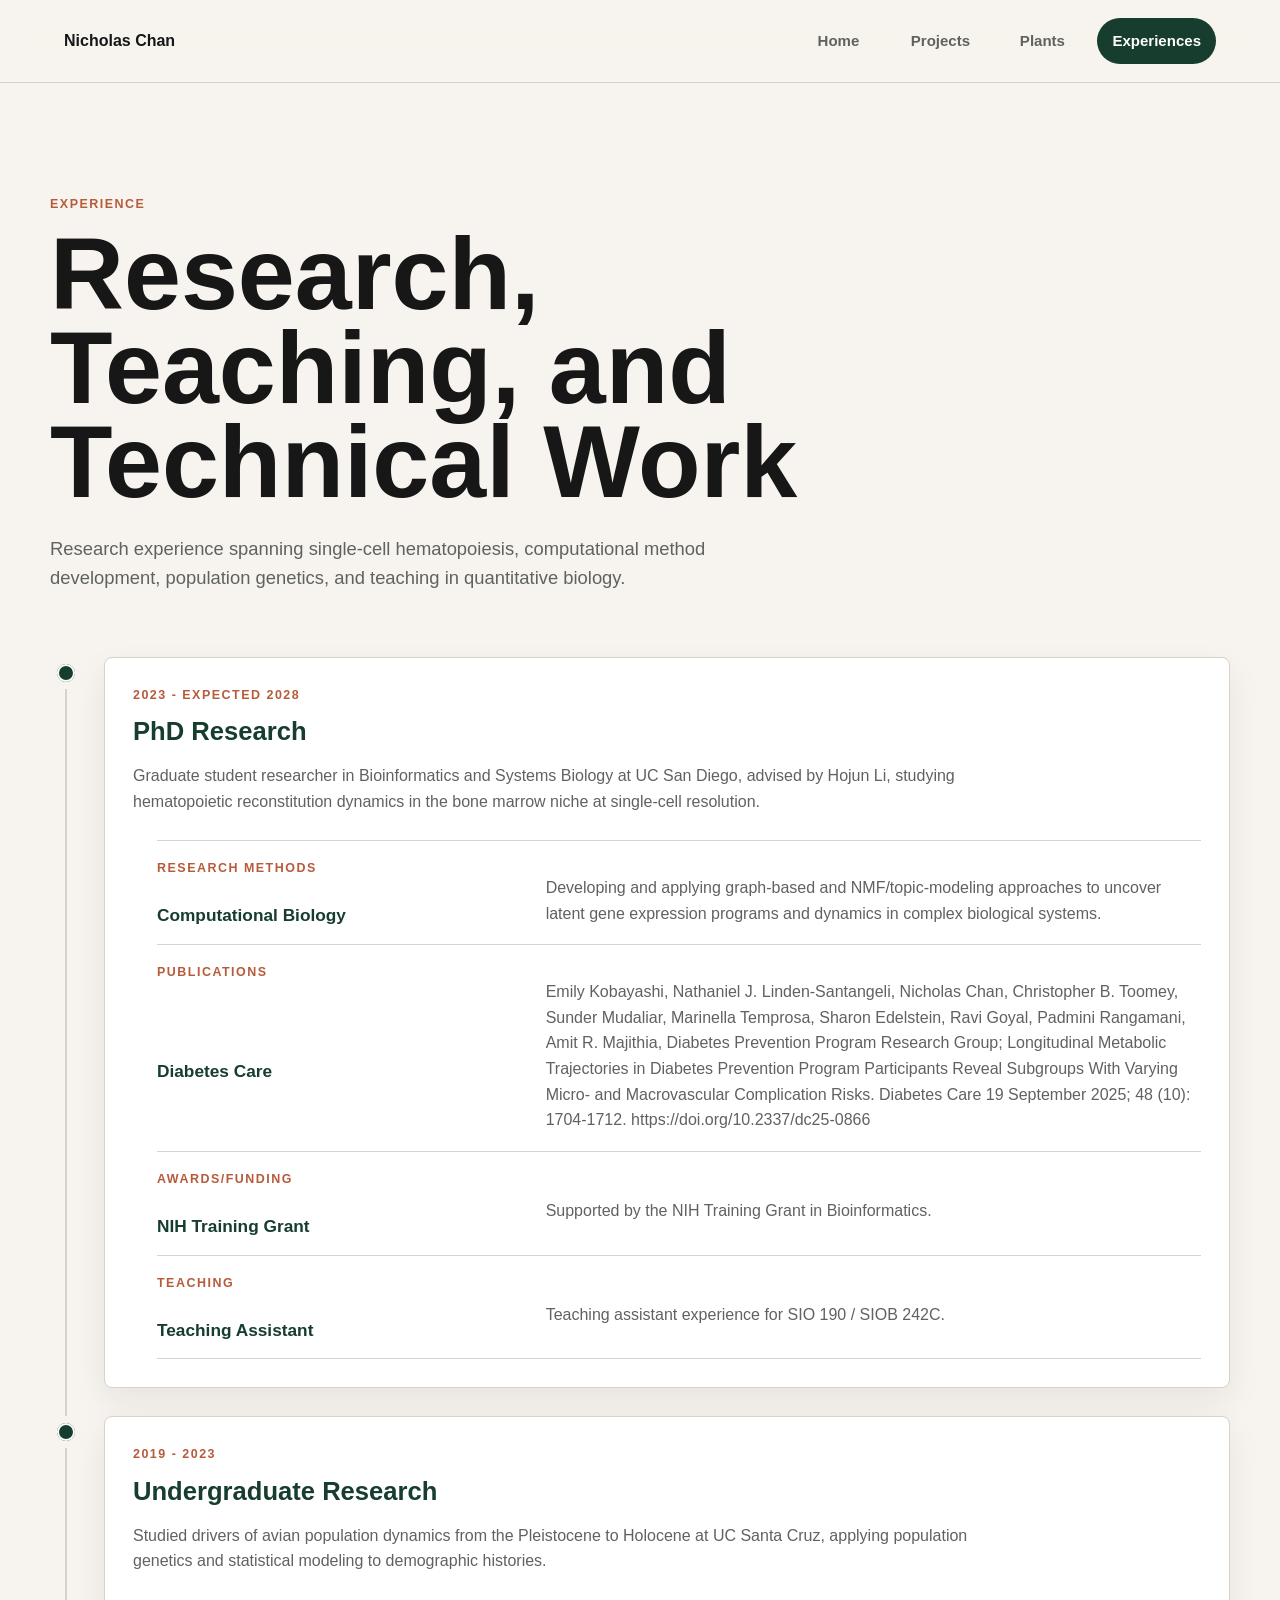
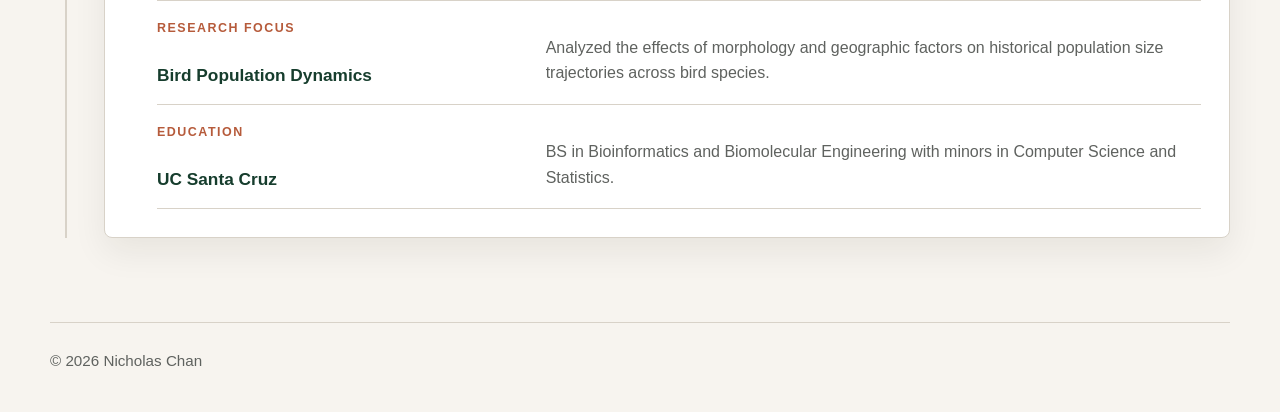
==== experiences.html @ bb1080e3 "Build out personal website" ====
<!DOCTYPE html>
<html lang="en">

<head>
    <meta charset="UTF-8">
    <meta name="viewport" content="width=device-width, initial-scale=1.0">
    <title>Experiences | Nicholas Chan</title>
    <link rel="stylesheet" href="styles.css">
</head>

<body>
    <header class="site-header">
        <a class="brand" href="index.html">Nicholas Chan</a>
        <nav class="tabs" aria-label="Primary navigation">
            <a class="tab" href="index.html">Home</a>
            <a class="tab" href="projects.html">Projects</a>
            <a class="tab" href="plants.html">Plants</a>
            <a class="tab active" href="experiences.html">Experiences</a>
        </nav>
    </header>

    <main>
        <section class="page-intro">
            <p class="eyebrow">Experience</p>
            <h1>Research, Teaching, and Technical Work</h1>
            <p>Research experience spanning single-cell hematopoiesis, computational method development, population genetics, and teaching in quantitative biology.</p>
        </section>

        <section class="timeline" aria-label="Experience timeline">
            <article class="timeline-period">
                <div class="timeline-marker" aria-hidden="true"></div>
                <div class="timeline-content">
                    <p class="experience-date">2023 - Expected 2028</p>
                    <h2>PhD Research</h2>
                    <p>Graduate student researcher in Bioinformatics and Systems Biology at UC San Diego, advised by Hojun Li, studying hematopoietic reconstitution dynamics in the bone marrow niche at single-cell resolution.</p>

                    <div class="timeline-items" aria-label="PhD research details">
                        <section>
                            <p class="experience-date">Research Methods</p>
                            <h3>Computational Biology</h3>
                            <p>Developing and applying graph-based and NMF/topic-modeling approaches to uncover latent gene expression programs and dynamics in complex biological systems.</p>
                        </section>
                        <section>
                            <p class="experience-date">Publications</p>
                            <h3>Diabetes Care</h3>
                            <p>Emily Kobayashi, Nathaniel J. Linden-Santangeli, Nicholas Chan, Christopher B. Toomey, Sunder Mudaliar, Marinella Temprosa, Sharon Edelstein, Ravi Goyal, Padmini Rangamani, Amit R. Majithia, Diabetes Prevention Program Research Group; Longitudinal Metabolic Trajectories in Diabetes Prevention Program Participants Reveal Subgroups With Varying Micro- and Macrovascular Complication Risks. Diabetes Care 19 September 2025; 48 (10): 1704-1712. https://doi.org/10.2337/dc25-0866</p>
                        </section>
                        <section>
                            <p class="experience-date">Awards/Funding</p>
                            <h3>NIH Training Grant</h3>
                            <p>Supported by the NIH Training Grant in Bioinformatics.</p>
                        </section>
                        <section>
                            <p class="experience-date">Teaching</p>
                            <h3>Teaching Assistant</h3>
                            <p>Teaching assistant experience for SIO 190 / SIOB 242C.</p>
                        </section>
                    </div>
                </div>
            </article>

            <article class="timeline-period">
                <div class="timeline-marker" aria-hidden="true"></div>
                <div class="timeline-content">
                    <p class="experience-date">2019 - 2023</p>
                    <h2>Undergraduate Research</h2>
                    <p>Studied drivers of avian population dynamics from the Pleistocene to Holocene at UC Santa Cruz, applying population genetics and statistical modeling to demographic histories.</p>

                    <div class="timeline-items" aria-label="Undergraduate research details">
                        <section>
                            <p class="experience-date">Research Focus</p>
                            <h3>Bird Population Dynamics</h3>
                            <p>Analyzed the effects of morphology and geographic factors on historical population size trajectories across bird species.</p>
                        </section>
                        <section>
                            <p class="experience-date">Education</p>
                            <h3>UC Santa Cruz</h3>
                            <p>BS in Bioinformatics and Biomolecular Engineering with minors in Computer Science and Statistics.</p>
                        </section>
                    </div>
                </div>
            </article>
        </section>
    </main>

    <footer>
        <p>&copy; 2026 Nicholas Chan</p>
    </footer>
</body>

</html>
---- styles.css ----
:root {
    --bg: #f7f4ef;
    --surface: #ffffff;
    --ink: #171717;
    --muted: #5f625f;
    --line: #d8d2c8;
    --green: #2f6b4f;
    --green-dark: #163d2d;
    --clay: #b65b3b;
    --blue: #2f5e88;
    --shadow: 0 18px 45px rgba(35, 29, 20, 0.1);
}

* {
    box-sizing: border-box;
}

body {
    margin: 0;
    background: var(--bg);
    color: var(--ink);
    font-family: Arial, Helvetica, sans-serif;
    line-height: 1.6;
}

a {
    color: inherit;
}

.site-header {
    position: sticky;
    top: 0;
    z-index: 10;
    display: flex;
    align-items: center;
    justify-content: space-between;
    gap: 24px;
    padding: 18px clamp(18px, 5vw, 64px);
    background: rgba(247, 244, 239, 0.94);
    border-bottom: 1px solid var(--line);
    backdrop-filter: blur(12px);
}

.brand {
    font-weight: 800;
    text-decoration: none;
    letter-spacing: 0;
}

.tabs {
    display: flex;
    align-items: center;
    gap: 8px;
}

.tab {
    min-width: 94px;
    padding: 10px 14px;
    border: 1px solid transparent;
    border-radius: 999px;
    color: var(--muted);
    font-size: 0.94rem;
    font-weight: 700;
    text-align: center;
    text-decoration: none;
}

.tab:hover,
.tab.active {
    background: var(--green-dark);
    color: #fff;
}

main {
    width: min(1180px, calc(100% - 36px));
    margin: 0 auto;
}

.hero {
    display: grid;
    grid-template-columns: minmax(0, 1.35fr) minmax(260px, 0.65fr);
    gap: clamp(28px, 5vw, 72px);
    align-items: center;
    min-height: calc(100vh - 82px);
    padding: clamp(42px, 8vw, 88px) 0;
}

.hero-copy h1,
.page-intro h1 {
    max-width: 780px;
    margin: 0;
    color: var(--ink);
    font-size: clamp(3.2rem, 8vw, 7.2rem);
    line-height: 0.92;
    letter-spacing: 0;
}

.eyebrow,
.project-type,
.experience-date {
    margin: 0 0 12px;
    color: var(--clay);
    font-size: 0.78rem;
    font-weight: 800;
    letter-spacing: 0.12em;
    text-transform: uppercase;
}

.position {
    max-width: 650px;
    margin: 22px 0 28px;
    color: var(--green-dark);
    font-size: clamp(1.25rem, 3vw, 2.1rem);
    font-weight: 800;
    line-height: 1.18;
}

.social-links {
    display: flex;
    flex-wrap: wrap;
    gap: 12px;
}

.social-links a {
    display: inline-flex;
    align-items: center;
    gap: 9px;
    min-height: 44px;
    padding: 10px 14px;
    border: 1px solid var(--line);
    border-radius: 999px;
    background: var(--surface);
    color: var(--ink);
    font-weight: 800;
    text-decoration: none;
    box-shadow: 0 8px 22px rgba(35, 29, 20, 0.07);
}

.social-links svg {
    width: 20px;
    height: 20px;
    fill: currentColor;
}

.portrait-slot {
    aspect-ratio: 4 / 5;
    width: min(100%, 390px);
    justify-self: end;
    border: 1px solid var(--line);
    border-radius: 8px;
    background: var(--surface);
    overflow: hidden;
    box-shadow: var(--shadow);
}

.portrait-slot img {
    width: 100%;
    height: 100%;
    display: block;
    object-fit: cover;
}

.bio-grid {
    display: grid;
    grid-template-columns: repeat(3, minmax(0, 1fr));
    gap: 18px;
    padding: 10px 0 clamp(48px, 8vw, 86px);
}

.bio-grid article {
    min-height: 210px;
    padding: 26px;
    border: 1px solid var(--line);
    border-radius: 8px;
    background: var(--surface);
    box-shadow: 0 12px 28px rgba(35, 29, 20, 0.06);
}

h2 {
    margin: 0 0 12px;
    color: var(--green-dark);
    font-size: clamp(1.35rem, 2vw, 1.8rem);
    line-height: 1.15;
}

p {
    color: var(--muted);
}

.embedded-site {
    padding: 36px 0 72px;
}

.section-heading {
    margin-bottom: 20px;
}

.section-heading h2 {
    font-size: clamp(2rem, 4vw, 3.6rem);
}

.section-caption {
    max-width: 900px;
    margin: 14px 0 0;
    font-size: 1.04rem;
}

.section-caption a,
.project-copy a {
    color: var(--green-dark);
    font-weight: 800;
    text-decoration-color: rgba(22, 61, 45, 0.35);
    text-underline-offset: 3px;
}

iframe {
    display: block;
    width: 100%;
    min-height: 900px;
    border: 1px solid var(--line);
    border-radius: 8px;
    background: var(--surface);
    box-shadow: var(--shadow);
}

.page-intro {
    padding: clamp(54px, 10vw, 112px) 0 clamp(28px, 6vw, 64px);
}

.page-intro p:last-child {
    max-width: 720px;
    margin: 24px 0 0;
    font-size: 1.15rem;
}

.project-stack {
    display: grid;
    gap: 36px;
    padding-bottom: 84px;
}

.project-row,
.plant-feature {
    display: grid;
    grid-template-columns: minmax(0, 0.92fr) minmax(300px, 1.08fr);
    gap: clamp(20px, 4vw, 52px);
    align-items: center;
    padding: clamp(18px, 3vw, 32px);
    border: 1px solid var(--line);
    border-radius: 8px;
    background: var(--surface);
    box-shadow: 0 14px 34px rgba(35, 29, 20, 0.07);
}

.project-row.reverse .project-copy {
    order: 2;
}

.project-row.reverse .carousel {
    order: 1;
}

.project-copy h2 {
    margin-bottom: 14px;
    font-size: clamp(2rem, 4vw, 4rem);
}

.project-copy p:last-child {
    margin: 0;
    font-size: 1.05rem;
}

.carousel {
    position: relative;
    min-height: 330px;
    border: 1px solid var(--line);
    border-radius: 6px;
    background: #eee9df;
    overflow: hidden;
}

.carousel.large {
    min-height: 520px;
}

.carousel-track {
    position: absolute;
    inset: 0;
}

.carousel-track img {
    position: absolute;
    inset: 0;
    display: block;
    width: 100%;
    height: 100%;
    min-height: 330px;
    object-fit: cover;
    opacity: 0;
    transition: opacity 180ms ease;
}

.carousel-track img[src*="CAD"],
.carousel-track img[src*="Onshape"] {
    object-fit: contain;
    padding: 18px;
    background: #fff;
}

.carousel-track img.rotate-ccw {
    width: 100%;
    height: 100%;
    object-fit: contain;
    padding: 18px;
    background: #eee9df;
    transform: rotate(-90deg);
}

.carousel.large .carousel-track img {
    min-height: 520px;
}

.carousel-track img.active {
    opacity: 1;
}

.carousel-controls {
    position: absolute;
    right: 14px;
    bottom: 14px;
    display: flex;
    align-items: center;
    gap: 8px;
    padding: 8px;
    border: 1px solid rgba(255, 255, 255, 0.38);
    border-radius: 999px;
    background: rgba(23, 23, 23, 0.72);
    color: #fff;
    backdrop-filter: blur(10px);
}

.carousel-controls button {
    display: grid;
    place-items: center;
    width: 34px;
    height: 34px;
    border: 0;
    border-radius: 999px;
    background: rgba(255, 255, 255, 0.18);
    color: #fff;
    font-size: 1rem;
    font-weight: 800;
    cursor: pointer;
}

.carousel-controls button:hover {
    background: rgba(255, 255, 255, 0.28);
}

.carousel-controls span {
    min-width: 46px;
    color: #fff;
    font-size: 0.82rem;
    font-weight: 800;
    text-align: center;
}

.plant-feature {
    margin-bottom: 84px;
}

.plant-copy h2 {
    margin-bottom: 14px;
    font-size: clamp(2rem, 4vw, 4rem);
}

.plant-copy p:last-child {
    margin: 0;
    font-size: 1.05rem;
}

.timeline {
    position: relative;
    display: grid;
    gap: 28px;
    padding-bottom: 84px;
}

.timeline::before {
    content: "";
    position: absolute;
    top: 8px;
    bottom: 84px;
    left: 15px;
    width: 2px;
    background: var(--line);
}

.timeline-period {
    position: relative;
    display: grid;
    grid-template-columns: 32px minmax(0, 1fr);
    gap: 22px;
}

.timeline-marker {
    position: relative;
    z-index: 1;
    width: 32px;
    height: 32px;
    border: 7px solid var(--bg);
    border-radius: 999px;
    background: var(--green-dark);
    box-shadow: inset 0 0 0 2px var(--surface);
}

.timeline-content {
    padding: 28px;
    border: 1px solid var(--line);
    border-radius: 8px;
    background: var(--surface);
    box-shadow: 0 14px 34px rgba(35, 29, 20, 0.07);
}

.timeline-content > p:last-of-type {
    max-width: 850px;
}

.timeline-items {
    display: grid;
    gap: 0;
    margin: 26px 0 0 24px;
    border-top: 1px solid var(--line);
}

.timeline-items section {
    display: grid;
    grid-template-columns: minmax(180px, 0.36fr) minmax(0, 0.64fr);
    gap: 20px;
    padding: 18px 0;
    border-bottom: 1px solid var(--line);
}

.timeline-items h3 {
    grid-column: 1;
    margin: 0;
    color: var(--green-dark);
    font-size: 1.08rem;
    line-height: 1.2;
}

.timeline-items section > p:first-child {
    grid-column: 1;
    margin-bottom: 6px;
}

.timeline-items section > p:last-child {
    grid-column: 2;
    grid-row: 1 / span 2;
    align-self: center;
}

.timeline-items p:last-child {
    margin-bottom: 0;
}

footer {
    width: min(1180px, calc(100% - 36px));
    margin: 0 auto;
    padding: 26px 0 38px;
    border-top: 1px solid var(--line);
}

footer p {
    margin: 0;
    font-size: 0.95rem;
}

@media (max-width: 820px) {
    .site-header {
        position: static;
        align-items: flex-start;
        flex-direction: column;
    }

    .tabs {
        width: 100%;
        overflow-x: auto;
        padding-bottom: 2px;
    }

    .tab {
        min-width: 108px;
    }

    .hero,
    .project-row,
    .plant-feature,
    .timeline-items section,
    .timeline-items,
    .bio-grid {
        grid-template-columns: 1fr;
    }

    .timeline-items {
        margin-left: 0;
    }

    .timeline-items h3,
    .timeline-items section > p:first-child,
    .timeline-items section > p:last-child {
        grid-column: 1;
        grid-row: auto;
    }

    .hero {
        min-height: auto;
    }

    .portrait-slot {
        justify-self: stretch;
        width: 100%;
        max-width: 420px;
    }

    .project-row.reverse .project-copy,
    .project-row.reverse .carousel {
        order: initial;
    }

    .carousel,
    .carousel.large {
        min-height: 240px;
    }

    .carousel-track img,
    .carousel.large .carousel-track img {
        min-height: 240px;
    }
}

@media (max-width: 520px) {
    main,
    footer {
        width: min(100% - 28px, 1180px);
    }

    .site-header {
        padding: 16px 14px;
    }

    .hero-copy h1,
    .page-intro h1 {
        font-size: 3rem;
    }

    .social-links a {
        flex: 1 1 140px;
        justify-content: center;
    }
}
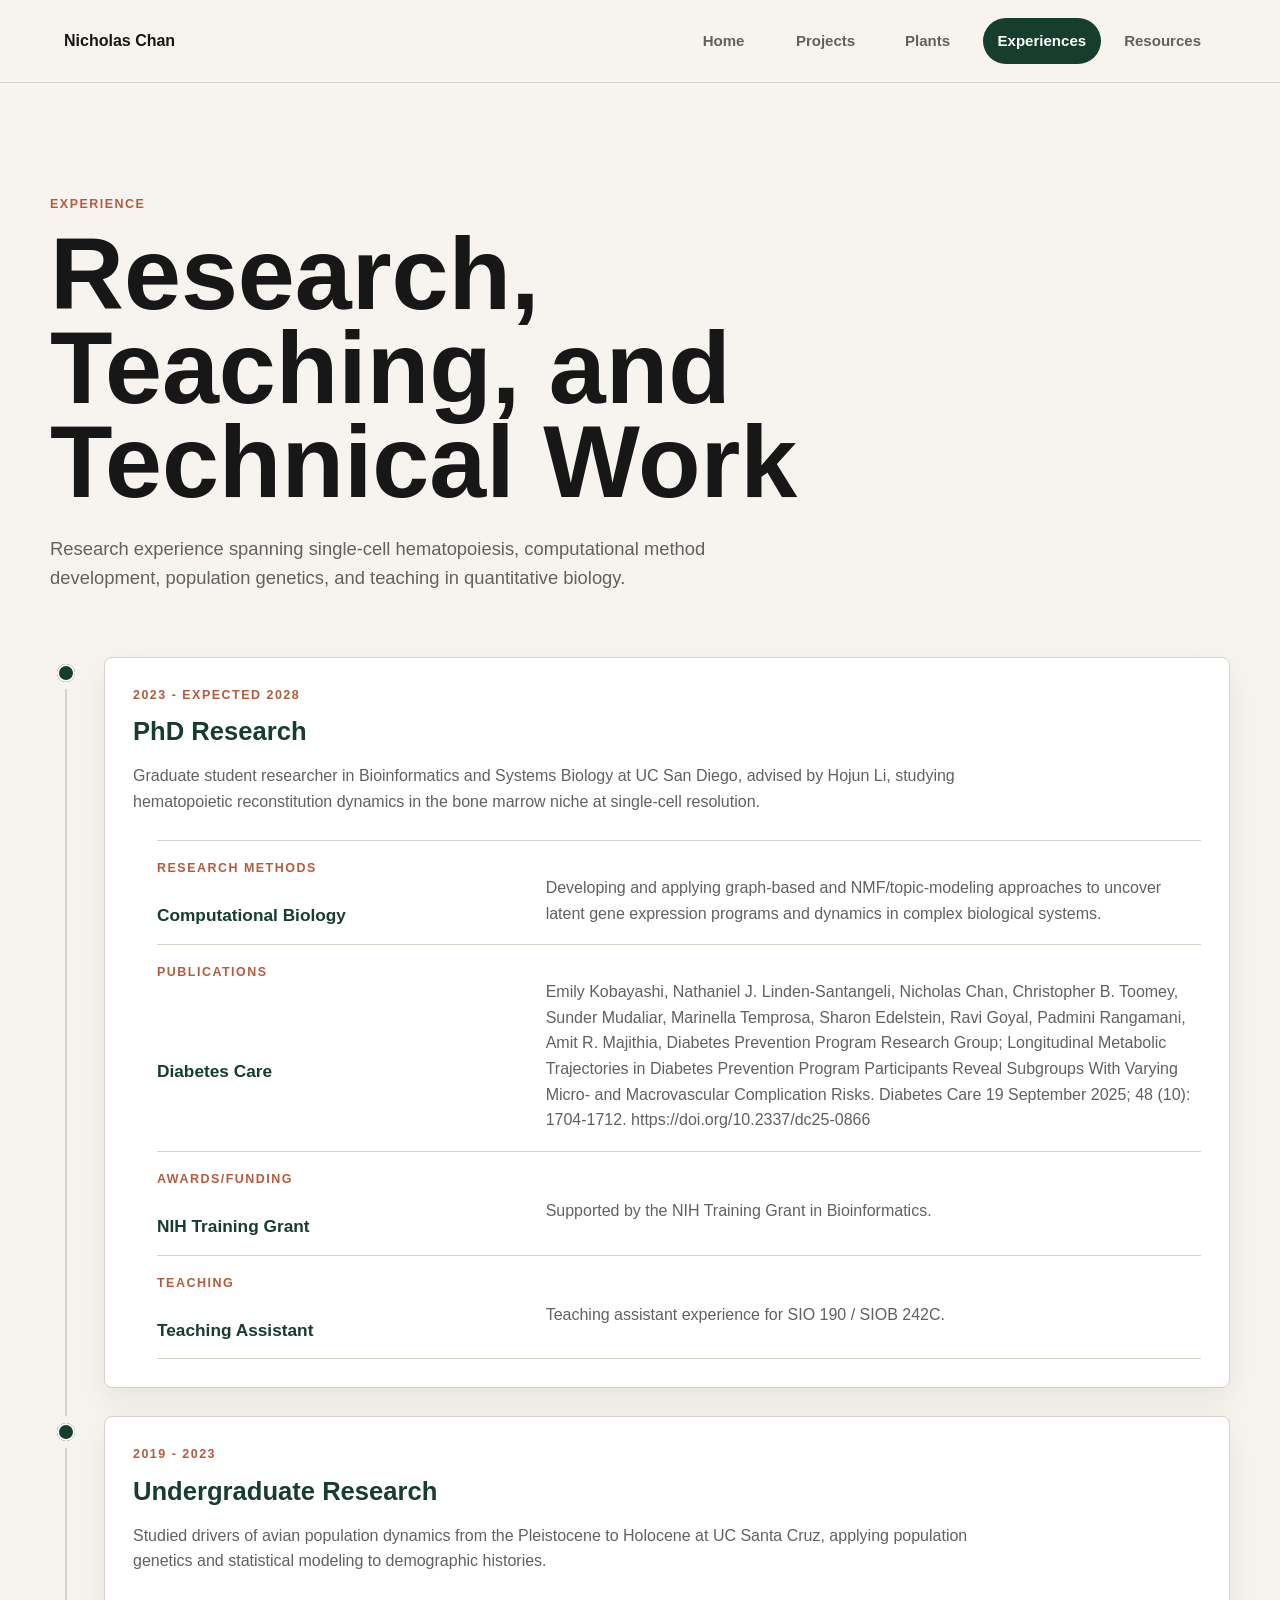
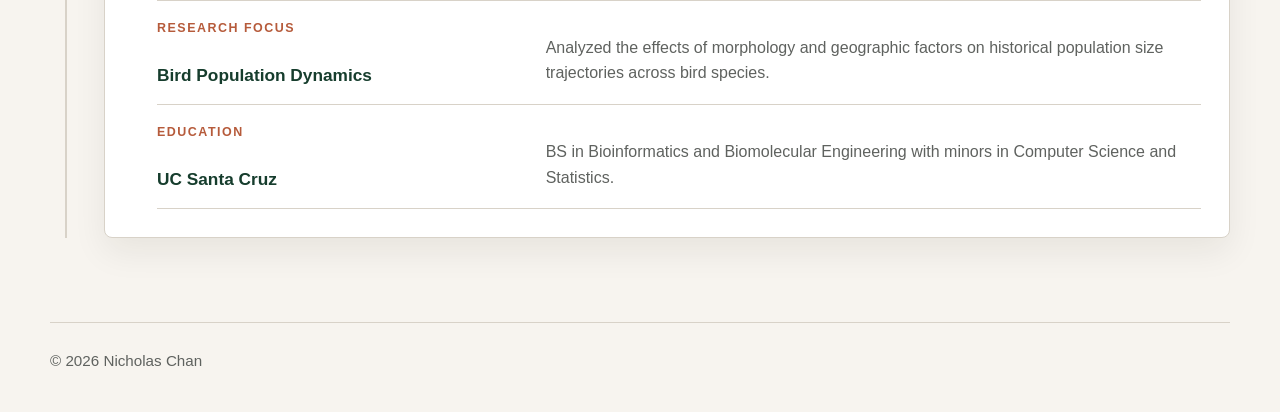
==== commit e0dc3c3f: "Add HPC resource page" ====
--- a/experiences.html
+++ b/experiences.html
@@ -16,6 +16,7 @@
             <a class="tab" href="projects.html">Projects</a>
             <a class="tab" href="plants.html">Plants</a>
             <a class="tab active" href="experiences.html">Experiences</a>
+            <a class="tab" href="resources.html">Resources</a>
         </nav>
     </header>
 
--- a/styles.css
+++ b/styles.css
@@ -464,6 +464,86 @@
     margin-bottom: 0;
 }
 
+.docs-layout {
+    display: grid;
+    grid-template-columns: 240px minmax(0, 1fr);
+    gap: 34px;
+    align-items: start;
+    padding-bottom: 84px;
+}
+
+.docs-sidebar {
+    position: sticky;
+    top: 92px;
+    display: grid;
+    gap: 8px;
+    padding: 16px;
+    border: 1px solid var(--line);
+    border-radius: 8px;
+    background: var(--surface);
+    box-shadow: 0 12px 28px rgba(35, 29, 20, 0.06);
+}
+
+.docs-sidebar a {
+    padding: 9px 10px;
+    border-radius: 6px;
+    color: var(--muted);
+    font-weight: 800;
+    text-decoration: none;
+}
+
+.docs-sidebar a:hover {
+    background: var(--bg);
+    color: var(--green-dark);
+}
+
+.docs-content {
+    display: grid;
+    gap: 24px;
+}
+
+.docs-content > section {
+    padding: 28px;
+    border: 1px solid var(--line);
+    border-radius: 8px;
+    background: var(--surface);
+    box-shadow: 0 14px 34px rgba(35, 29, 20, 0.07);
+}
+
+.resource-actions {
+    display: flex;
+    flex-wrap: wrap;
+    gap: 12px;
+}
+
+.resource-button {
+    display: inline-flex;
+    align-items: center;
+    justify-content: center;
+    min-height: 44px;
+    padding: 10px 16px;
+    border-radius: 999px;
+    background: var(--green-dark);
+    color: #fff;
+    font-weight: 800;
+    text-decoration: none;
+}
+
+.resource-button.secondary {
+    border: 1px solid var(--line);
+    background: var(--surface);
+    color: var(--green-dark);
+}
+
+.pdf-preview {
+    display: block;
+    width: 100%;
+    min-height: 720px;
+    border: 1px solid var(--line);
+    border-radius: 8px;
+    background: var(--bg);
+}
+
 footer {
     width: min(1180px, calc(100% - 36px));
     margin: 0 auto;
@@ -496,6 +576,7 @@
     .hero,
     .project-row,
     .plant-feature,
+    .docs-layout,
     .timeline-items section,
     .timeline-items,
     .bio-grid {
@@ -513,6 +594,14 @@
         grid-row: auto;
     }
 
+    .docs-sidebar {
+        position: static;
+    }
+
+    .pdf-preview {
+        min-height: 520px;
+    }
+
     .hero {
         min-height: auto;
     }
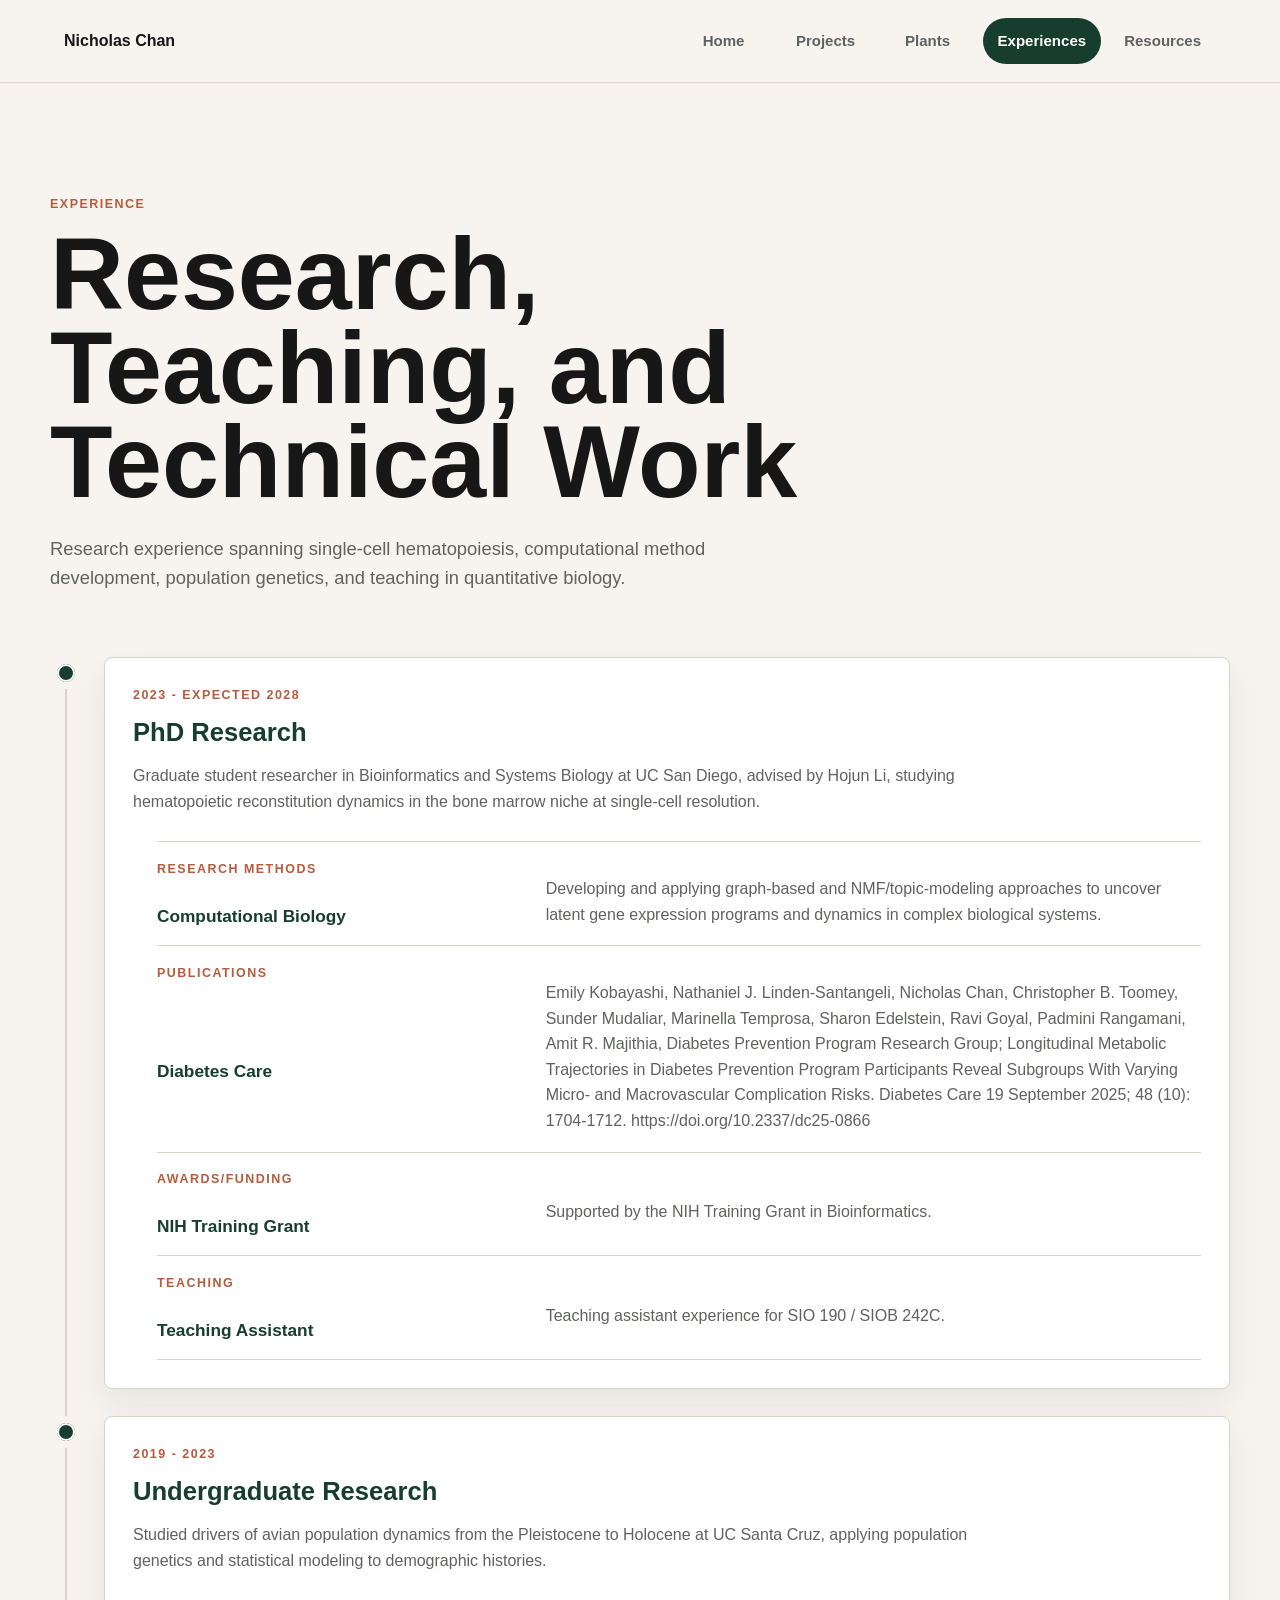
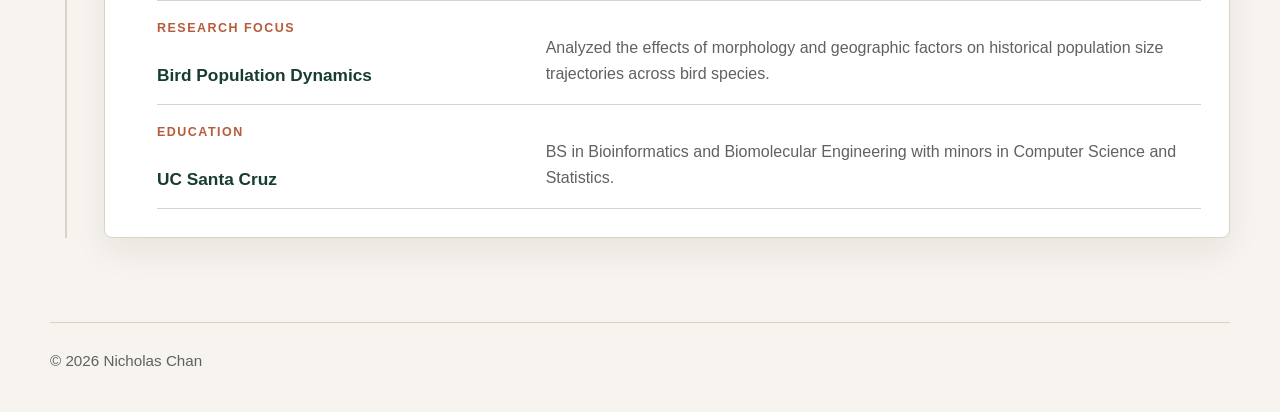
==== commit 1650f620: "Add scroll reveal animations" ====
--- a/experiences.html
+++ b/experiences.html
@@ -87,6 +87,7 @@
     <footer>
         <p>&copy; 2026 Nicholas Chan</p>
     </footer>
+    <script src="site.js"></script>
 </body>
 
 </html>
--- a/styles.css
+++ b/styles.css
@@ -544,6 +544,21 @@
     background: var(--bg);
 }
 
+[data-reveal] {
+    opacity: 0;
+    transform: translateY(28px);
+    transition:
+        opacity 700ms ease,
+        transform 700ms ease;
+    transition-delay: var(--reveal-delay, 0ms);
+    will-change: opacity, transform;
+}
+
+[data-reveal].is-visible {
+    opacity: 1;
+    transform: translateY(0);
+}
+
 footer {
     width: min(1180px, calc(100% - 36px));
     margin: 0 auto;
@@ -628,6 +643,15 @@
     }
 }
 
+@media (prefers-reduced-motion: reduce) {
+    [data-reveal] {
+        opacity: 1;
+        transform: none;
+        transition: none;
+        will-change: auto;
+    }
+}
+
 @media (max-width: 520px) {
     main,
     footer {
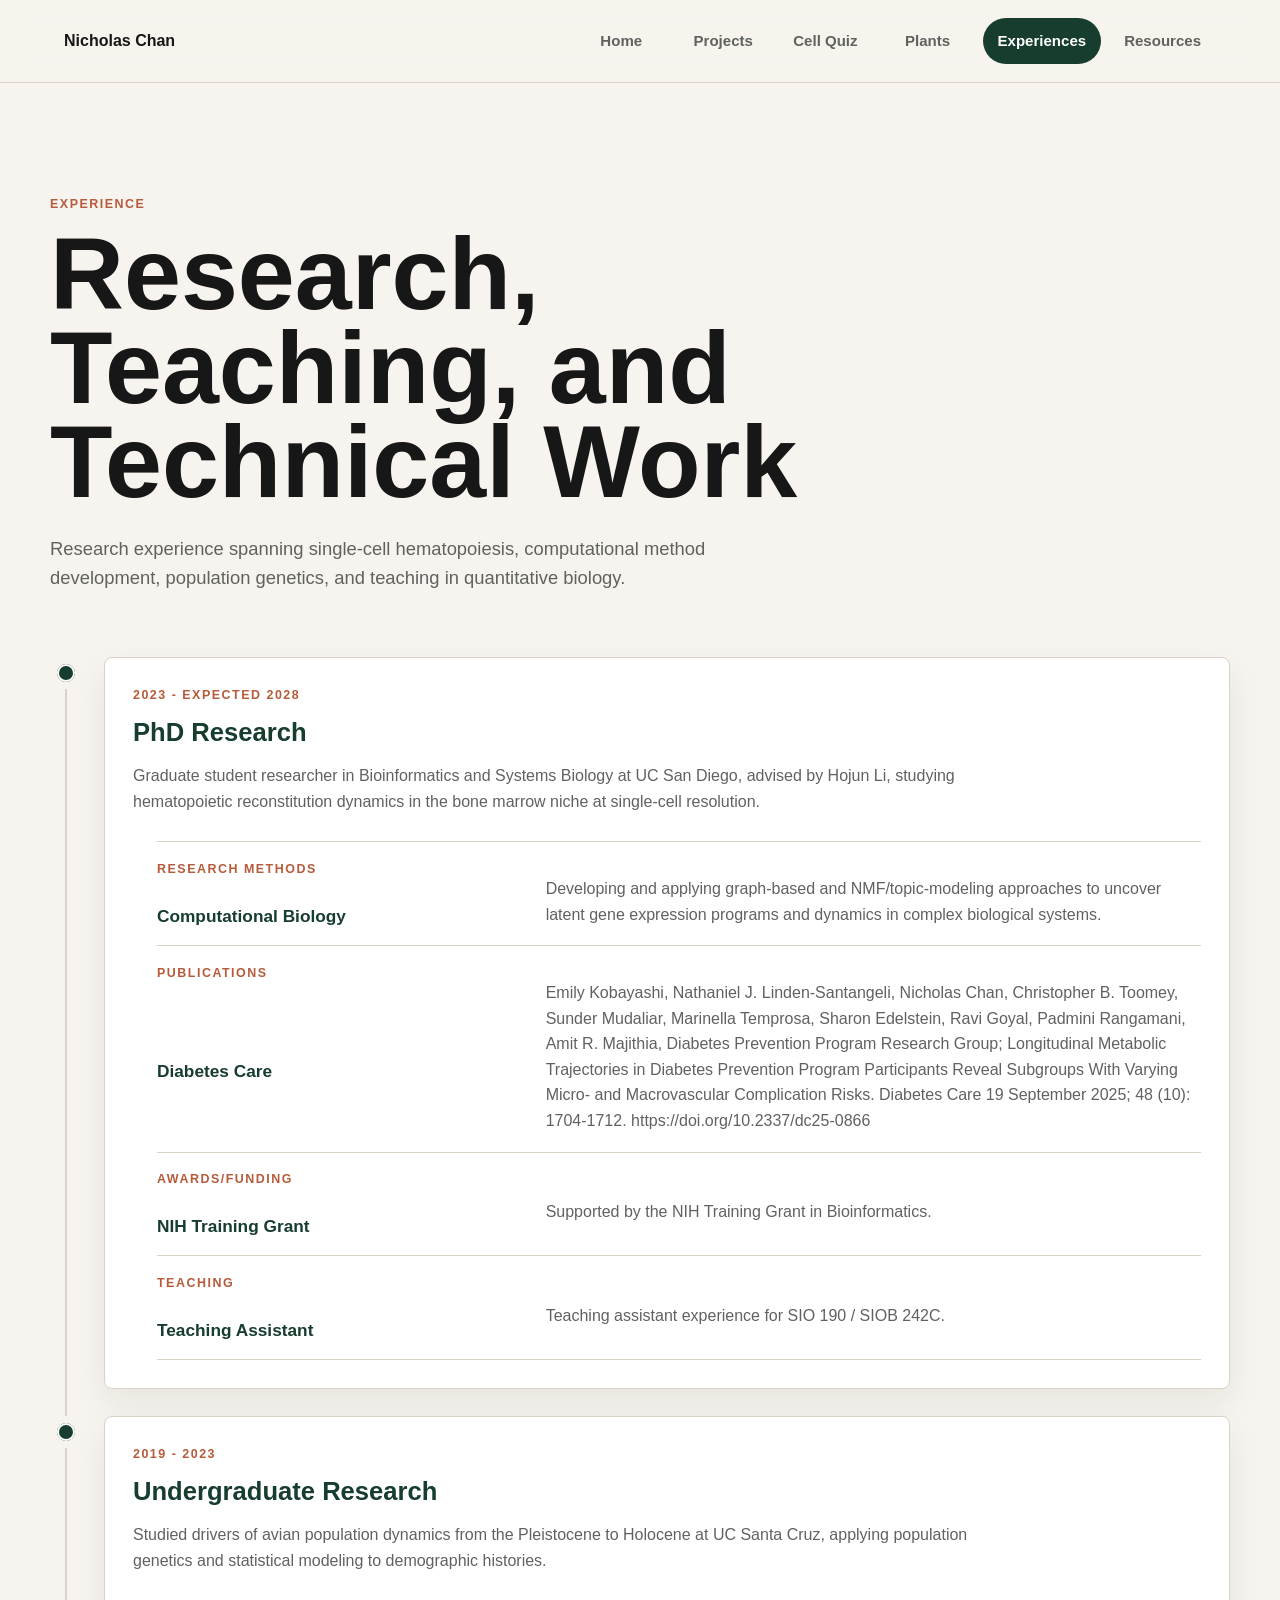
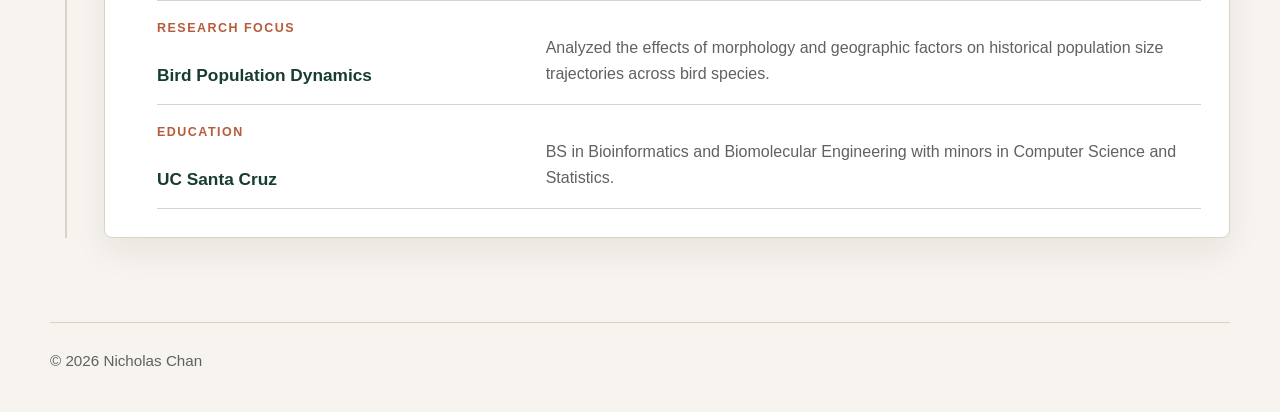
==== commit 43552951: "Add hematopoietic personality quiz page" ====
--- a/experiences.html
+++ b/experiences.html
@@ -14,6 +14,7 @@
         <nav class="tabs" aria-label="Primary navigation">
             <a class="tab" href="index.html">Home</a>
             <a class="tab" href="projects.html">Projects</a>
+            <a class="tab" href="cell-quiz.html">Cell Quiz</a>
             <a class="tab" href="plants.html">Plants</a>
             <a class="tab active" href="experiences.html">Experiences</a>
             <a class="tab" href="resources.html">Resources</a>
--- a/styles.css
+++ b/styles.css
@@ -374,6 +374,10 @@
     font-size: clamp(2rem, 4vw, 4rem);
 }
 
+.slide-title {
+    white-space: pre-line;
+}
+
 .plant-copy p:last-child {
     margin: 0;
     font-size: 1.05rem;
@@ -544,6 +548,515 @@
     background: var(--bg);
 }
 
+.quiz-lab {
+    position: relative;
+    margin-bottom: 84px;
+    padding: clamp(20px, 4vw, 32px);
+    border: 1px solid rgba(255, 255, 255, 0.28);
+    border-radius: 20px;
+    background:
+        radial-gradient(circle at top left, rgba(255, 220, 188, 0.28), transparent 28%),
+        radial-gradient(circle at bottom right, rgba(109, 180, 152, 0.24), transparent 30%),
+        linear-gradient(145deg, #163d2d 0%, #24546d 47%, #8d4b37 100%);
+    color: #fff;
+    overflow: hidden;
+    box-shadow: 0 24px 56px rgba(17, 25, 20, 0.22);
+}
+
+.quiz-lab::before,
+.quiz-lab::after {
+    content: "";
+    position: absolute;
+    inset: 0;
+    pointer-events: none;
+}
+
+.quiz-lab::before {
+    opacity: 0.3;
+    background:
+        radial-gradient(circle at 11% 20%, rgba(255, 210, 178, 0.34) 0 10px, transparent 11px),
+        radial-gradient(circle at 24% 31%, rgba(255, 210, 178, 0.28) 0 8px, transparent 9px),
+        radial-gradient(circle at 37% 18%, rgba(255, 210, 178, 0.24) 0 7px, transparent 8px),
+        radial-gradient(circle at 75% 74%, rgba(138, 217, 189, 0.28) 0 9px, transparent 10px),
+        radial-gradient(circle at 84% 61%, rgba(138, 217, 189, 0.24) 0 7px, transparent 8px),
+        url("data:image/svg+xml,%3Csvg xmlns='http://www.w3.org/2000/svg' viewBox='0 0 1200 900' fill='none'%3E%3Cg opacity='0.92'%3E%3Cpath d='M68 156C156 142 190 230 258 242C333 255 372 175 452 174C540 173 586 260 650 282C721 307 782 271 844 240C906 210 972 184 1112 212' stroke='%23ffe3cf' stroke-width='6' stroke-linecap='round'/%3E%3Cpath d='M252 241C226 276 204 318 172 350' stroke='%23ffe3cf' stroke-width='4' stroke-linecap='round'/%3E%3Cpath d='M448 174C420 132 396 100 350 78' stroke='%23ffe3cf' stroke-width='4' stroke-linecap='round'/%3E%3Cpath d='M646 280C626 335 598 378 560 420' stroke='%23ffe3cf' stroke-width='4' stroke-linecap='round'/%3E%3Cpath d='M840 242C878 280 904 326 924 382' stroke='%23ffe3cf' stroke-width='4' stroke-linecap='round'/%3E%3Ccircle cx='258' cy='242' r='8' fill='%23ffe9da'/%3E%3Ccircle cx='452' cy='174' r='7' fill='%23ffe9da'/%3E%3Ccircle cx='650' cy='282' r='8' fill='%23ffe9da'/%3E%3Ccircle cx='844' cy='240' r='7' fill='%23ffe9da'/%3E%3C/g%3E%3Cg opacity='0.82'%3E%3Cpath d='M864 692C770 662 730 574 660 560C584 545 516 590 446 578C374 565 327 492 258 480C184 467 130 516 88 572' stroke='%23c5f6df' stroke-width='6' stroke-linecap='round'/%3E%3Cpath d='M662 560C694 514 714 472 724 420' stroke='%23c5f6df' stroke-width='4' stroke-linecap='round'/%3E%3Cpath d='M446 578C432 632 406 672 370 714' stroke='%23c5f6df' stroke-width='4' stroke-linecap='round'/%3E%3Cpath d='M258 480C232 440 206 406 168 388' stroke='%23c5f6df' stroke-width='4' stroke-linecap='round'/%3E%3Cpath d='M578 548C542 512 516 474 500 430' stroke='%23c5f6df' stroke-width='3.5' stroke-linecap='round'/%3E%3Ccircle cx='660' cy='560' r='8' fill='%23defdef'/%3E%3Ccircle cx='446' cy='578' r='7' fill='%23defdef'/%3E%3Ccircle cx='258' cy='480' r='7' fill='%23defdef'/%3E%3C/g%3E%3C/svg%3E");
+    background-repeat: no-repeat;
+    background-size: cover;
+    background-position: center;
+    transform: scale(1.03);
+    transform-origin: center;
+}
+
+.quiz-lab::after {
+    inset: 6% 3% 7%;
+    opacity: 0.24;
+    background:
+        radial-gradient(circle at 18% 62%, rgba(255, 246, 236, 0.92) 0 2px, transparent 3px),
+        radial-gradient(circle at 30% 57%, rgba(255, 246, 236, 0.7) 0 2px, transparent 3px),
+        radial-gradient(circle at 43% 68%, rgba(255, 246, 236, 0.55) 0 2px, transparent 3px),
+        radial-gradient(circle at 64% 21%, rgba(221, 255, 241, 0.68) 0 2px, transparent 3px),
+        radial-gradient(circle at 77% 31%, rgba(221, 255, 241, 0.58) 0 2px, transparent 3px),
+        url("data:image/svg+xml,%3Csvg xmlns='http://www.w3.org/2000/svg' viewBox='0 0 1200 900' fill='none'%3E%3Cg opacity='0.84'%3E%3Cpath d='M116 716C184 666 232 612 292 610C348 608 378 660 434 660C492 660 524 620 578 620C650 620 694 690 758 700' stroke='%23fff5ed' stroke-width='2.4' stroke-linecap='round'/%3E%3Cpath d='M292 610C278 572 264 546 236 518' stroke='%23fff5ed' stroke-width='1.8' stroke-linecap='round'/%3E%3Cpath d='M434 660C420 706 402 744 372 776' stroke='%23fff5ed' stroke-width='1.8' stroke-linecap='round'/%3E%3Ccircle cx='292' cy='610' r='4' fill='%23fff8f2'/%3E%3Ccircle cx='434' cy='660' r='4' fill='%23fff8f2'/%3E%3Ccircle cx='578' cy='620' r='3.5' fill='%23fff8f2'/%3E%3C/g%3E%3Cg opacity='0.84'%3E%3Cpath d='M716 116C764 142 806 178 838 230C866 275 904 304 950 320C994 336 1038 334 1088 348' stroke='%23dffff1' stroke-width='2.4' stroke-linecap='round'/%3E%3Cpath d='M838 230C804 238 776 250 744 278' stroke='%23dffff1' stroke-width='1.8' stroke-linecap='round'/%3E%3Cpath d='M904 304C908 348 924 388 952 422' stroke='%23dffff1' stroke-width='1.8' stroke-linecap='round'/%3E%3Ccircle cx='838' cy='230' r='4' fill='%23effff8'/%3E%3Ccircle cx='904' cy='304' r='4' fill='%23effff8'/%3E%3Ccircle cx='950' cy='320' r='3.5' fill='%23effff8'/%3E%3C/g%3E%3C/svg%3E");
+    background-repeat: no-repeat;
+    background-size: cover;
+    background-position: center;
+    mix-blend-mode: screen;
+}
+
+.quiz-hero-card {
+    position: relative;
+    z-index: 1;
+    display: grid;
+    grid-template-columns: minmax(0, 1.1fr) minmax(300px, 0.9fr);
+    gap: 24px;
+    align-items: start;
+    margin-bottom: 26px;
+}
+
+.quiz-hero-card h2,
+.quiz-result-header h2 {
+    color: #fff;
+}
+
+.quiz-hero-card p,
+.quiz-legend p,
+.quiz-panel p,
+.quiz-result-panel p,
+.quiz-top-match li,
+.quiz-close-matches li {
+    color: rgba(255, 255, 255, 0.82);
+}
+
+.quiz-legend {
+    display: grid;
+    gap: 12px;
+}
+
+.quiz-legend article,
+.quiz-panel,
+.quiz-result-panel,
+.quiz-card {
+    border: 1px solid rgba(255, 255, 255, 0.16);
+    border-radius: 16px;
+    background: rgba(255, 255, 255, 0.09);
+    backdrop-filter: blur(10px);
+}
+
+.quiz-legend article {
+    display: grid;
+    grid-template-columns: 14px 1fr;
+    gap: 8px 12px;
+    padding: 14px 16px;
+}
+
+.quiz-legend strong {
+    align-self: center;
+}
+
+.quiz-legend p {
+    grid-column: 2;
+    margin: 0;
+    font-size: 0.94rem;
+}
+
+.legend-dot {
+    width: 14px;
+    height: 14px;
+    margin-top: 4px;
+    border-radius: 999px;
+}
+
+.legend-dot.stem {
+    background: #ffb86f;
+}
+
+.legend-dot.lymphoid {
+    background: #7bd3ff;
+}
+
+.legend-dot.myeloid {
+    background: #9bf18d;
+}
+
+.legend-dot.erythroid {
+    background: #ff8d80;
+}
+
+.quiz-shell {
+    position: relative;
+    z-index: 1;
+}
+
+.quiz-layout {
+    display: grid;
+    grid-template-columns: 290px minmax(0, 1fr);
+    gap: 22px;
+    align-items: start;
+}
+
+.quiz-panel {
+    position: sticky;
+    top: 98px;
+    padding: 18px;
+}
+
+.quiz-panel h3,
+.quiz-result-panel h3,
+.quiz-card legend {
+    margin: 0;
+    color: #fff;
+}
+
+.quiz-panel p {
+    margin: 10px 0 0;
+    font-size: 0.95rem;
+}
+
+.quiz-progress {
+    margin-top: 20px;
+}
+
+.quiz-progress-track {
+    width: 100%;
+    height: 12px;
+    border-radius: 999px;
+    background: rgba(255, 255, 255, 0.14);
+    overflow: hidden;
+}
+
+.quiz-progress-bar {
+    height: 100%;
+    border-radius: 999px;
+    background: linear-gradient(90deg, #ffb86f 0%, #9bf18d 50%, #7bd3ff 100%);
+    transition: width 220ms ease;
+}
+
+.quiz-progress-meta {
+    display: flex;
+    align-items: center;
+    justify-content: space-between;
+    gap: 12px;
+    margin-top: 10px;
+    font-size: 0.88rem;
+    font-weight: 800;
+}
+
+.quiz-status {
+    min-height: 24px;
+    margin-top: 18px;
+    font-size: 0.9rem;
+}
+
+.quiz-status[data-state="error"] {
+    color: #ffd4cc;
+}
+
+.quiz-status[data-state="ready"] {
+    color: #dfffe2;
+}
+
+.quiz-form {
+    display: grid;
+    gap: 18px;
+}
+
+.quiz-card {
+    min-width: 0;
+    margin: 0;
+    padding: 26px 20px 20px;
+}
+
+.quiz-card legend {
+    width: 100%;
+    padding: 0;
+    margin-bottom: 16px;
+    font-size: 1.08rem;
+    font-weight: 800;
+    line-height: 1.28;
+}
+
+.quiz-card-number {
+    display: block;
+    margin-bottom: 8px;
+    color: rgba(255, 255, 255, 0.68);
+    font-size: 0.76rem;
+    font-weight: 800;
+    letter-spacing: 0.12em;
+    text-transform: uppercase;
+}
+
+.quiz-options {
+    display: grid;
+    grid-template-columns: repeat(2, minmax(0, 1fr));
+    gap: 12px;
+}
+
+.quiz-option {
+    display: block;
+}
+
+.quiz-option input {
+    position: absolute;
+    opacity: 0;
+    pointer-events: none;
+}
+
+.quiz-option-card {
+    display: flex;
+    flex-direction: column;
+    justify-content: flex-start;
+    height: 100%;
+    min-height: 118px;
+    padding: 15px 16px;
+    border: 1px solid rgba(255, 255, 255, 0.14);
+    border-radius: 14px;
+    background: rgba(9, 15, 13, 0.18);
+    transition:
+        transform 160ms ease,
+        border-color 160ms ease,
+        background 160ms ease,
+        box-shadow 160ms ease;
+    cursor: pointer;
+}
+
+.quiz-option-card strong {
+    display: block;
+    flex: 0 0 auto;
+    margin-bottom: 8px;
+    color: #fff;
+    font-size: 0.98rem;
+}
+
+.quiz-option-card span {
+    display: block;
+    flex: 1 1 auto;
+    color: rgba(255, 255, 255, 0.74);
+    font-size: 0.92rem;
+    line-height: 1.45;
+}
+
+.quiz-option input:checked + .quiz-option-card,
+.quiz-option-card:hover {
+    transform: translateY(-2px);
+    border-color: rgba(255, 255, 255, 0.42);
+    background: rgba(255, 255, 255, 0.16);
+    box-shadow: 0 16px 30px rgba(7, 14, 12, 0.2);
+}
+
+.quiz-actions {
+    display: flex;
+    flex-wrap: wrap;
+    gap: 12px;
+}
+
+.quiz-button {
+    min-height: 46px;
+    padding: 11px 18px;
+    border: 0;
+    border-radius: 999px;
+    background: #fff;
+    color: var(--green-dark);
+    font-size: 0.95rem;
+    font-weight: 800;
+    cursor: pointer;
+}
+
+.quiz-button.secondary {
+    border: 1px solid rgba(255, 255, 255, 0.2);
+    background: transparent;
+    color: #fff;
+}
+
+.quiz-result-panel {
+    margin-top: 18px;
+    padding: 22px;
+}
+
+.quiz-result-panel[hidden] {
+    display: none;
+}
+
+.quiz-result-header {
+    display: flex;
+    flex-wrap: wrap;
+    align-items: flex-start;
+    justify-content: space-between;
+    gap: 14px;
+}
+
+.quiz-result-kicker {
+    margin: 0 0 10px;
+    color: #ffcf9a;
+    font-size: 0.78rem;
+    font-weight: 800;
+    letter-spacing: 0.12em;
+    text-transform: uppercase;
+}
+
+.quiz-result-name {
+    margin: 0;
+    color: #fff;
+    font-size: clamp(2rem, 4vw, 3.8rem);
+    line-height: 0.95;
+}
+
+.quiz-lineage-chip,
+.quiz-tag-list li,
+.quiz-close-matches li {
+    border: 1px solid rgba(255, 255, 255, 0.16);
+    border-radius: 999px;
+    background: rgba(255, 255, 255, 0.1);
+}
+
+.quiz-lineage-chip {
+    display: inline-flex;
+    align-items: center;
+    justify-content: center;
+    min-height: 38px;
+    padding: 8px 14px;
+    font-size: 0.9rem;
+    font-weight: 800;
+}
+
+.quiz-result-grid {
+    display: grid;
+    grid-template-columns: minmax(0, 1.25fr) minmax(240px, 0.75fr);
+    gap: 18px;
+    margin-top: 18px;
+}
+
+.quiz-result-panel strong {
+    color: #fff;
+}
+
+.quiz-lightbox-trigger {
+    margin-top: 20px;
+}
+
+.quiz-tag-list,
+.quiz-close-matches {
+    display: flex;
+    flex-wrap: wrap;
+    gap: 10px;
+    padding: 0;
+    margin: 16px 0 0;
+    list-style: none;
+}
+
+.quiz-tag-list li,
+.quiz-close-matches li {
+    padding: 8px 12px;
+    font-size: 0.88rem;
+    font-weight: 700;
+}
+
+.quiz-close-matches {
+    margin-top: 0;
+}
+
+.quiz-close-matches li {
+    display: inline-flex;
+    align-items: center;
+    gap: 8px;
+}
+
+.quiz-close-matches span {
+    color: #ffcf9a;
+    font-weight: 800;
+}
+
+.quiz-lightbox[hidden] {
+    display: none;
+}
+
+.quiz-lightbox {
+    position: fixed;
+    inset: 0;
+    z-index: 30;
+    display: grid;
+    place-items: center;
+    padding: 24px;
+    background: rgba(8, 13, 12, 0.7);
+    backdrop-filter: blur(10px);
+}
+
+.quiz-lightbox-backdrop {
+    position: absolute;
+    inset: 0;
+    border: 0;
+    background: transparent;
+    cursor: pointer;
+}
+
+.quiz-lightbox-panel {
+    position: relative;
+    z-index: 1;
+    width: min(980px, 100%);
+    max-height: min(86vh, 900px);
+    overflow: auto;
+    padding: 26px;
+    border: 1px solid rgba(255, 255, 255, 0.16);
+    border-radius: 20px;
+    background: linear-gradient(180deg, #fffdf8 0%, #f3ede2 100%);
+    color: var(--ink);
+    box-shadow: 0 28px 70px rgba(5, 11, 10, 0.34);
+}
+
+.quiz-lightbox-panel h3,
+.quiz-lightbox-panel h4 {
+    color: var(--green-dark);
+}
+
+.quiz-lightbox-panel p,
+.quiz-lightbox-panel li {
+    color: var(--muted);
+}
+
+.quiz-lightbox-close {
+    position: sticky;
+    top: 0;
+    float: right;
+    min-height: 40px;
+    min-width: 40px;
+    margin-left: 12px;
+    border: 0;
+    border-radius: 999px;
+    background: var(--green-dark);
+    color: #fff;
+    font-size: 1rem;
+    font-weight: 800;
+    cursor: pointer;
+}
+
+.quiz-tree-intro {
+    margin-bottom: 18px;
+}
+
+.quiz-tree-grid {
+    display: grid;
+    gap: 16px;
+}
+
+.quiz-tree-branch {
+    padding: 18px;
+    border: 1px solid var(--line);
+    border-radius: 16px;
+    background: rgba(255, 255, 255, 0.78);
+}
+
+.quiz-tree-branch h4 {
+    margin: 0 0 8px;
+}
+
+.quiz-tree-branch ul {
+    margin: 12px 0 0;
+    padding-left: 18px;
+}
+
+.quiz-tree-branch li + li {
+    margin-top: 8px;
+}
+
 [data-reveal] {
     opacity: 0;
     transform: translateY(28px);
@@ -592,6 +1105,9 @@
     .project-row,
     .plant-feature,
     .docs-layout,
+    .quiz-layout,
+    .quiz-result-grid,
+    .quiz-hero-card,
     .timeline-items section,
     .timeline-items,
     .bio-grid {
@@ -625,6 +1141,14 @@
         justify-self: stretch;
         width: 100%;
         max-width: 420px;
+    }
+
+    .quiz-panel {
+        position: static;
+    }
+
+    .quiz-options {
+        grid-template-columns: 1fr;
     }
 
     .project-row.reverse .project-copy,
@@ -667,6 +1191,26 @@
         font-size: 3rem;
     }
 
+    .quiz-lab {
+        padding: 16px;
+        border-radius: 16px;
+    }
+
+    .quiz-card,
+    .quiz-panel,
+    .quiz-result-panel {
+        border-radius: 14px;
+    }
+
+    .quiz-lightbox {
+        padding: 14px;
+    }
+
+    .quiz-lightbox-panel {
+        padding: 18px;
+        border-radius: 16px;
+    }
+
     .social-links a {
         flex: 1 1 140px;
         justify-content: center;
